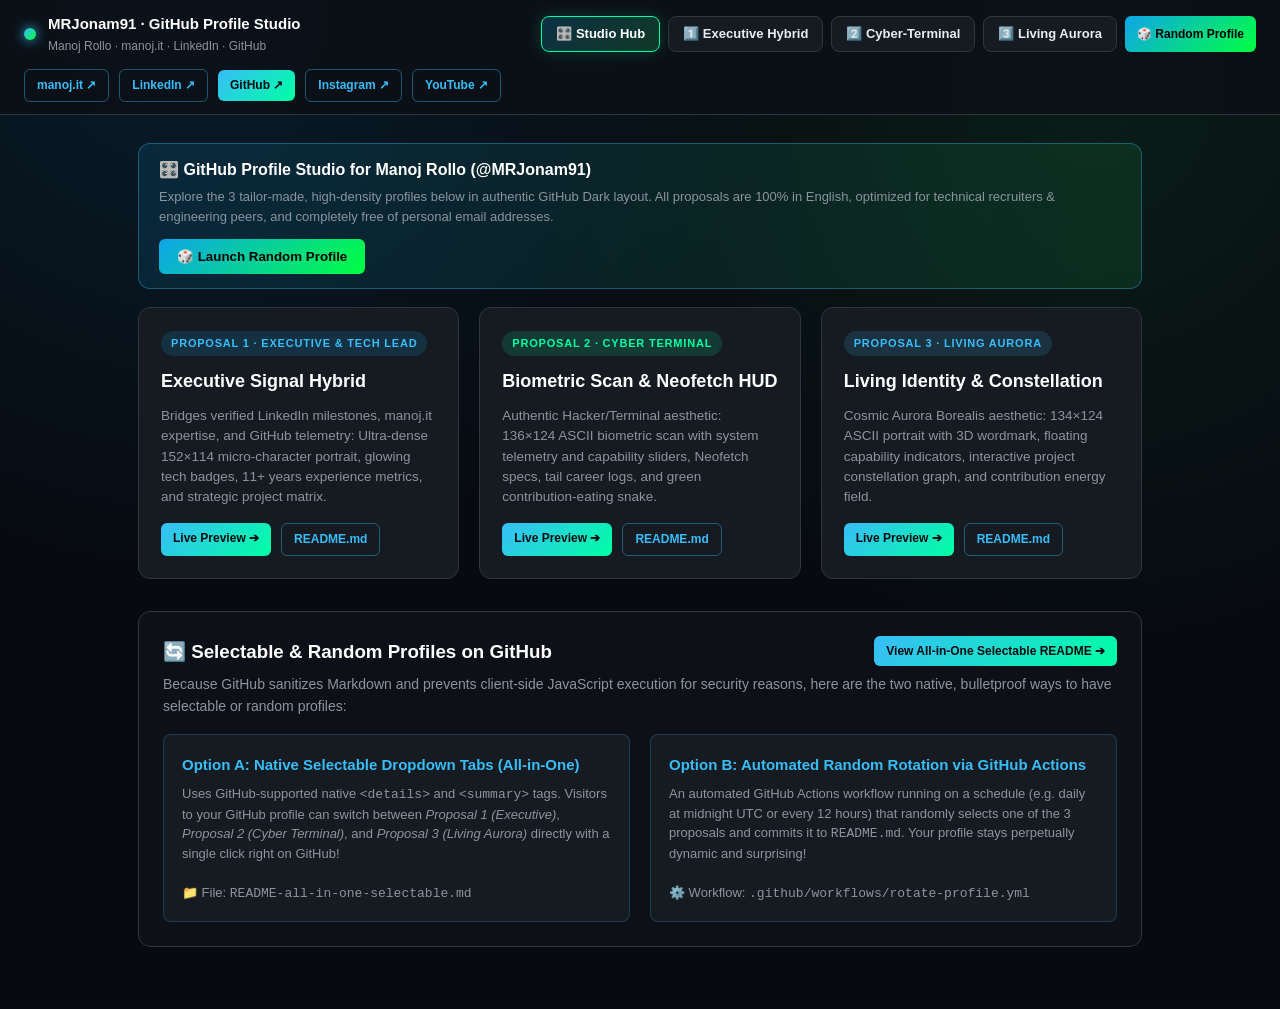
==== index.html @ 2010ca0a "feat: complete GitHub Profile Studio for Manoj Rollo (@MRJonam91) with interactive selectable themes" ====
<!DOCTYPE html>
<html lang="en">
<head>
  <meta charset="UTF-8" />
  <meta name="viewport" content="width=device-width, initial-scale=1.0" />
  <title>MRJonam91 · GitHub Profile Studio — Interactive Themes &amp; Automation</title>
  <link rel="stylesheet" href="styles.css" />
  <style>
    .cards-grid {
      display: grid;
      grid-template-columns: repeat(3, 1fr);
      gap: 20px;
      margin-bottom: 32px;
    }
    .p-card {
      background: var(--gh-surface);
      border: 1px solid var(--gh-border);
      border-radius: 12px;
      padding: 22px;
      display: flex;
      flex-direction: column;
      justify-content: space-between;
      transition: all 0.2s ease;
    }
    .p-card:hover {
      border-color: var(--cyber-cyan);
      transform: translateY(-3px);
      box-shadow: 0 12px 28px rgba(14, 165, 233, 0.16);
    }
    .p-tag {
      display: inline-block;
      font-size: 11px;
      font-weight: 700;
      text-transform: uppercase;
      letter-spacing: 0.8px;
      padding: 4px 10px;
      border-radius: 999px;
      background: rgba(14, 165, 233, 0.15);
      color: var(--cyber-cyan);
      margin-bottom: 12px;
    }
    .p-card h3 {
      margin: 0 0 10px;
      color: #fff;
      font-size: 18px;
    }
    .p-card p {
      margin: 0 0 16px;
      color: var(--gh-muted);
      font-size: 13.5px;
      line-height: 1.5;
    }
    .p-actions {
      display: flex;
      gap: 10px;
      flex-wrap: wrap;
    }
    .feature-box {
      background: #0d1117;
      border: 1px solid #30363d;
      border-radius: 12px;
      padding: 24px;
      margin-bottom: 32px;
    }
    .feature-grid {
      display: grid;
      grid-template-columns: 1fr 1fr;
      gap: 20px;
      margin-top: 16px;
    }
    .feature-item {
      background: #161b22;
      border: 1px solid rgba(56, 189, 248, 0.2);
      border-radius: 8px;
      padding: 18px;
    }
    .feature-item h4 {
      margin: 0 0 8px;
      color: var(--cyber-cyan);
      font-size: 15px;
    }
    .feature-item p {
      margin: 0;
      color: var(--gh-muted);
      font-size: 13px;
      line-height: 1.5;
    }
    .random-btn {
      background: linear-gradient(135deg, #0ea5e9, #00ff41);
      color: #000 !important;
      font-weight: 700;
      border: none;
      cursor: pointer;
      padding: 10px 18px;
      border-radius: 6px;
      display: inline-flex;
      align-items: center;
      gap: 8px;
      text-decoration: none;
      transition: transform 0.15s ease, filter 0.15s ease;
    }
    .random-btn:hover {
      transform: scale(1.03);
      filter: brightness(1.1);
    }
    @media (max-width: 900px) {
      .cards-grid, .feature-grid {
        grid-template-columns: 1fr;
      }
    }
  </style>
</head>
<body>

  <header class="preview-topbar">
    <div class="brand">
      <span class="brand-dot"></span>
      <div>
        <a href="index.html" class="brand-title">MRJonam91 · GitHub Profile Studio</a>
        <div class="brand-sub">Manoj Rollo · manoj.it · LinkedIn · GitHub</div>
      </div>
    </div>
    <nav class="nav-pills">
      <a href="index.html" class="nav-pill active">🎛️ Studio Hub</a>
      <a href="proposta-1-executive.html" class="nav-pill">1️⃣ Executive Hybrid</a>
      <a href="proposta-2-cyber-terminal.html" class="nav-pill">2️⃣ Cyber-Terminal</a>
      <a href="proposta-3-living-aurora.html" class="nav-pill">3️⃣ Living Aurora</a>
      <button onclick="openRandomProposal()" class="random-btn" style="padding:6px 12px;font-size:12px;">🎲 Random Profile</button>
    </nav>
    <div class="external-links">
      <a href="https://manoj.it" target="_blank" class="ext-btn secondary">manoj.it ↗</a>
      <a href="https://www.linkedin.com/in/manoj-rollo/" target="_blank" class="ext-btn secondary">LinkedIn ↗</a>
      <a href="https://github.com/MRJonam91" target="_blank" class="ext-btn">GitHub ↗</a>
      <a href="https://www.instagram.com/mr_jonam/" target="_blank" class="ext-btn secondary">Instagram ↗</a>
      <a href="https://www.youtube.com/@MrJonam91" target="_blank" class="ext-btn secondary">YouTube ↗</a>
    </div>
  </header>

  <main class="gh-wrapper">
    <div class="proposal-banner">
      <div>
        <h2>🎛️ GitHub Profile Studio for Manoj Rollo (@MRJonam91)</h2>
        <p>Explore the 3 tailor-made, high-density profiles below in authentic GitHub Dark layout. All proposals are 100% in English, optimized for technical recruiters &amp; engineering peers, and completely free of personal email addresses.</p>
      </div>
      <button onclick="openRandomProposal()" class="random-btn">🎲 Launch Random Profile</button>
    </div>

    <div class="cards-grid">
      <!-- Proposal 1 -->
      <div class="p-card">
        <div>
          <span class="p-tag">Proposal 1 · Executive &amp; Tech Lead</span>
          <h3>Executive Signal Hybrid</h3>
          <p>Bridges verified LinkedIn milestones, manoj.it expertise, and GitHub telemetry: Ultra-dense 152×114 micro-character portrait, glowing tech badges, 11+ years experience metrics, and strategic project matrix.</p>
        </div>
        <div class="p-actions">
          <a href="proposta-1-executive.html" class="ext-btn">Live Preview ➔</a>
          <a href="README-proposta-1.md" download class="ext-btn secondary">README.md</a>
        </div>
      </div>

      <!-- Proposal 2 -->
      <div class="p-card">
        <div>
          <span class="p-tag" style="color:#00ffa3;background:rgba(0,255,163,0.14);">Proposal 2 · Cyber Terminal</span>
          <h3>Biometric Scan &amp; Neofetch HUD</h3>
          <p>Authentic Hacker/Terminal aesthetic: 136×124 ASCII biometric scan with system telemetry and capability sliders, Neofetch specs, tail career logs, and green contribution-eating snake.</p>
        </div>
        <div class="p-actions">
          <a href="proposta-2-cyber-terminal.html" class="ext-btn">Live Preview ➔</a>
          <a href="README-proposta-2.md" download class="ext-btn secondary">README.md</a>
        </div>
      </div>

      <!-- Proposal 3 -->
      <div class="p-card">
        <div>
          <span class="p-tag" style="color:#38bdf8;background:rgba(56,189,248,0.14);">Proposal 3 · Living Aurora</span>
          <h3>Living Identity &amp; Constellation</h3>
          <p>Cosmic Aurora Borealis aesthetic: 134×124 ASCII portrait with 3D wordmark, floating capability indicators, interactive project constellation graph, and contribution energy field.</p>
        </div>
        <div class="p-actions">
          <a href="proposta-3-living-aurora.html" class="ext-btn">Live Preview ➔</a>
          <a href="README-proposta-3.md" download class="ext-btn secondary">README.md</a>
        </div>
      </div>
    </div>

    <!-- Selectable & Randomization Architecture Box -->
    <div class="feature-box">
      <div style="display:flex;justify-content:space-between;align-items:center;flex-wrap:wrap;gap:12px;">
        <h3 style="margin:0;color:#fff;">🔄 Selectable &amp; Random Profiles on GitHub</h3>
        <a href="README-all-in-one-selectable.md" class="ext-btn">View All-in-One Selectable README ➔</a>
      </div>
      <p style="color:var(--gh-muted);margin:8px 0 16px;font-size:14px;">
        Because GitHub sanitizes Markdown and prevents client-side JavaScript execution for security reasons, here are the two native, bulletproof ways to have selectable or random profiles:
      </p>
      
      <div class="feature-grid">
        <div class="feature-item">
          <h4>Option A: Native Selectable Dropdown Tabs (All-in-One)</h4>
          <p>
            Uses GitHub-supported native <code>&lt;details&gt;</code> and <code>&lt;summary&gt;</code> tags. Visitors to your GitHub profile can switch between <em>Proposal 1 (Executive)</em>, <em>Proposal 2 (Cyber Terminal)</em>, and <em>Proposal 3 (Living Aurora)</em> directly with a single click right on GitHub!
            <br/><br/>
            📁 File: <code>README-all-in-one-selectable.md</code>
          </p>
        </div>
        <div class="feature-item">
          <h4>Option B: Automated Random Rotation via GitHub Actions</h4>
          <p>
            An automated GitHub Actions workflow running on a schedule (e.g. daily at midnight UTC or every 12 hours) that randomly selects one of the 3 proposals and commits it to <code>README.md</code>. Your profile stays perpetually dynamic and surprising!
            <br/><br/>
            ⚙️ Workflow: <code>.github/workflows/rotate-profile.yml</code>
          </p>
        </div>
      </div>
    </div>
  </main>

  <script>
    function openRandomProposal() {
      const pages = [
        'proposta-1-executive.html',
        'proposta-2-cyber-terminal.html',
        'proposta-3-living-aurora.html'
      ];
      const target = pages[Math.floor(Math.random() * pages.length)];
      window.location.href = target;
    }
  </script>

</body>
</html>
---- styles.css ----
:root {
  --gh-bg: #070a10;
  --gh-canvas: #0d1117;
  --gh-surface: #161b22;
  --gh-border: #30363d;
  --gh-text: #e6edf3;
  --gh-muted: #8b949e;
  --gh-link: #38bdf8;
  --cyber-blue: #0ea5e9;
  --cyber-cyan: #38bdf8;
  --cyber-green: #22c55e;
  --matrix-green: #00ff41;
  --aurora-teal: #00ffa3;
}

* {
  box-sizing: border-box;
}

body {
  margin: 0;
  padding: 0;
  background: radial-gradient(circle at 15% 0%, rgba(14, 165, 233, 0.12), transparent 40%),
              radial-gradient(circle at 85% 10%, rgba(34, 197, 94, 0.10), transparent 40%),
              var(--gh-bg);
  color: var(--gh-text);
  font-family: -apple-system, BlinkMacSystemFont, "Segoe UI", "Noto Sans", Helvetica, Arial, sans-serif;
  line-height: 1.55;
}

/* Top Interactive Switcher Bar */
.preview-topbar {
  position: sticky;
  top: 0;
  z-index: 100;
  background: rgba(13, 17, 23, 0.92);
  backdrop-filter: blur(12px);
  border-bottom: 1px solid var(--gh-border);
  padding: 12px 24px;
  display: flex;
  flex-wrap: wrap;
  align-items: center;
  justify-content: space-between;
  gap: 14px;
}

.brand {
  display: flex;
  align-items: center;
  gap: 12px;
}

.brand-dot {
  width: 12px;
  height: 12px;
  border-radius: 50%;
  background: linear-gradient(135deg, var(--cyber-cyan), var(--matrix-green));
  box-shadow: 0 0 12px var(--cyber-cyan);
}

.brand-title {
  font-weight: 700;
  font-size: 15px;
  color: #fff;
  text-decoration: none;
}

.brand-sub {
  font-size: 12px;
  color: var(--gh-muted);
}

.nav-pills {
  display: flex;
  flex-wrap: wrap;
  gap: 8px;
}

.nav-pill {
  padding: 7px 14px;
  border-radius: 8px;
  font-size: 13px;
  font-weight: 600;
  text-decoration: none;
  color: var(--gh-text);
  background: var(--gh-surface);
  border: 1px solid var(--gh-border);
  transition: all 0.18s ease;
  cursor: pointer;
}

.nav-pill:hover {
  border-color: var(--cyber-cyan);
  color: #fff;
}

.nav-pill.active {
  background: linear-gradient(135deg, rgba(14, 165, 233, 0.22), rgba(34, 197, 94, 0.22));
  border-color: var(--aurora-teal);
  color: #fff;
  box-shadow: 0 0 16px rgba(0, 255, 163, 0.18);
}

.external-links {
  display: flex;
  align-items: center;
  gap: 10px;
}

.ext-btn {
  padding: 6px 12px;
  border-radius: 6px;
  font-size: 12px;
  font-weight: 600;
  text-decoration: none;
  color: #070a10;
  background: linear-gradient(135deg, var(--cyber-cyan), var(--aurora-teal));
  border: none;
  cursor: pointer;
}

.ext-btn.secondary {
  background: transparent;
  color: var(--cyber-cyan);
  border: 1px solid rgba(56, 189, 248, 0.4);
}

/* GitHub Profile Container */
.gh-wrapper {
  max-width: 1040px;
  margin: 28px auto 64px;
  padding: 0 18px;
}

.proposal-banner {
  background: linear-gradient(90deg, rgba(14, 165, 233, 0.12), rgba(34, 197, 94, 0.12));
  border: 1px solid rgba(56, 189, 248, 0.35);
  border-radius: 12px;
  padding: 14px 20px;
  margin-bottom: 18px;
  display: flex;
  align-items: center;
  justify-content: space-between;
  flex-wrap: wrap;
  gap: 12px;
}

.proposal-banner h2 {
  margin: 0;
  font-size: 16px;
  color: #fff;
}

.proposal-banner p {
  margin: 4px 0 0;
  font-size: 13px;
  color: var(--gh-muted);
}

.gh-readme-box {
  background: var(--gh-canvas);
  border: 1px solid var(--gh-border);
  border-radius: 12px;
  overflow: hidden;
  box-shadow: 0 20px 50px rgba(0, 0, 0, 0.65);
}

.gh-readme-header {
  background: var(--gh-surface);
  border-bottom: 1px solid var(--gh-border);
  padding: 10px 18px;
  display: flex;
  align-items: center;
  justify-content: space-between;
  font-size: 13px;
}

.gh-window-dots {
  display: flex;
  align-items: center;
  gap: 8px;
}

.dot {
  width: 11px;
  height: 11px;
  border-radius: 50%;
}
.dot.red { background: #ff5f56; }
.dot.yellow { background: #ffbd2e; }
.dot.green { background: #27c93f; }

.gh-repo-path {
  margin-left: 10px;
  font-family: ui-monospace, SFMono-Regular, "SF Mono", Menlo, Consolas, monospace;
  font-size: 12.5px;
  color: var(--gh-muted);
}

.gh-repo-path strong {
  color: var(--gh-text);
}

/* GitHub Markdown Body Styling */
.markdown-body {
  padding: 32px;
  color: var(--gh-text);
  font-size: 15px;
}

.markdown-body a {
  color: var(--gh-link);
  text-decoration: none;
}

.markdown-body a:hover {
  text-decoration: underline;
}

.markdown-body h1,
.markdown-body h2,
.markdown-body h3,
.markdown-body h4 {
  color: #ffffff;
  margin-top: 24px;
  margin-bottom: 14px;
  font-weight: 600;
  line-height: 1.25;
}

.markdown-body h1 {
  font-size: 2em;
  padding-bottom: 0.3em;
  border-bottom: 1px solid rgba(48, 54, 61, 0.7);
  margin-top: 8px;
}

.markdown-body h2 {
  font-size: 1.45em;
  padding-bottom: 0.3em;
  border-bottom: 1px solid rgba(48, 54, 61, 0.7);
}

.markdown-body h3 {
  font-size: 1.18em;
}

.markdown-body h4 {
  font-size: 1.02em;
  color: var(--cyber-cyan);
}

.markdown-body hr {
  height: 1px;
  padding: 0;
  margin: 24px 0;
  background-color: var(--gh-border);
  border: 0;
}

.markdown-body table {
  border-spacing: 0;
  border-collapse: collapse;
  width: 100%;
  margin: 16px 0;
}

.markdown-body table td,
.markdown-body table th {
  padding: 14px 16px;
  border: 1px solid var(--gh-border);
  background: rgba(22, 27, 34, 0.45);
}

.markdown-body pre {
  background-color: #11161f;
  border: 1px solid rgba(56, 189, 248, 0.28);
  border-radius: 8px;
  padding: 16px;
  overflow: auto;
  font-family: ui-monospace, SFMono-Regular, "SF Mono", Menlo, Consolas, monospace;
  font-size: 13px;
  line-height: 1.5;
  color: #7dd3fc;
}

.markdown-body code {
  font-family: ui-monospace, SFMono-Regular, "SF Mono", Menlo, Consolas, monospace;
  font-size: 85%;
  padding: 0.2em 0.4em;
  background-color: rgba(110, 118, 129, 0.25);
  border-radius: 6px;
  color: var(--aurora-teal);
}

.markdown-body pre code {
  background: transparent;
  padding: 0;
  color: inherit;
  font-size: 100%;
}

.markdown-body img {
  max-width: 100%;
  height: auto;
  border-radius: 6px;
}

.markdown-body ul {
  padding-left: 20px;
}

.markdown-body li {
  margin-bottom: 6px;
}
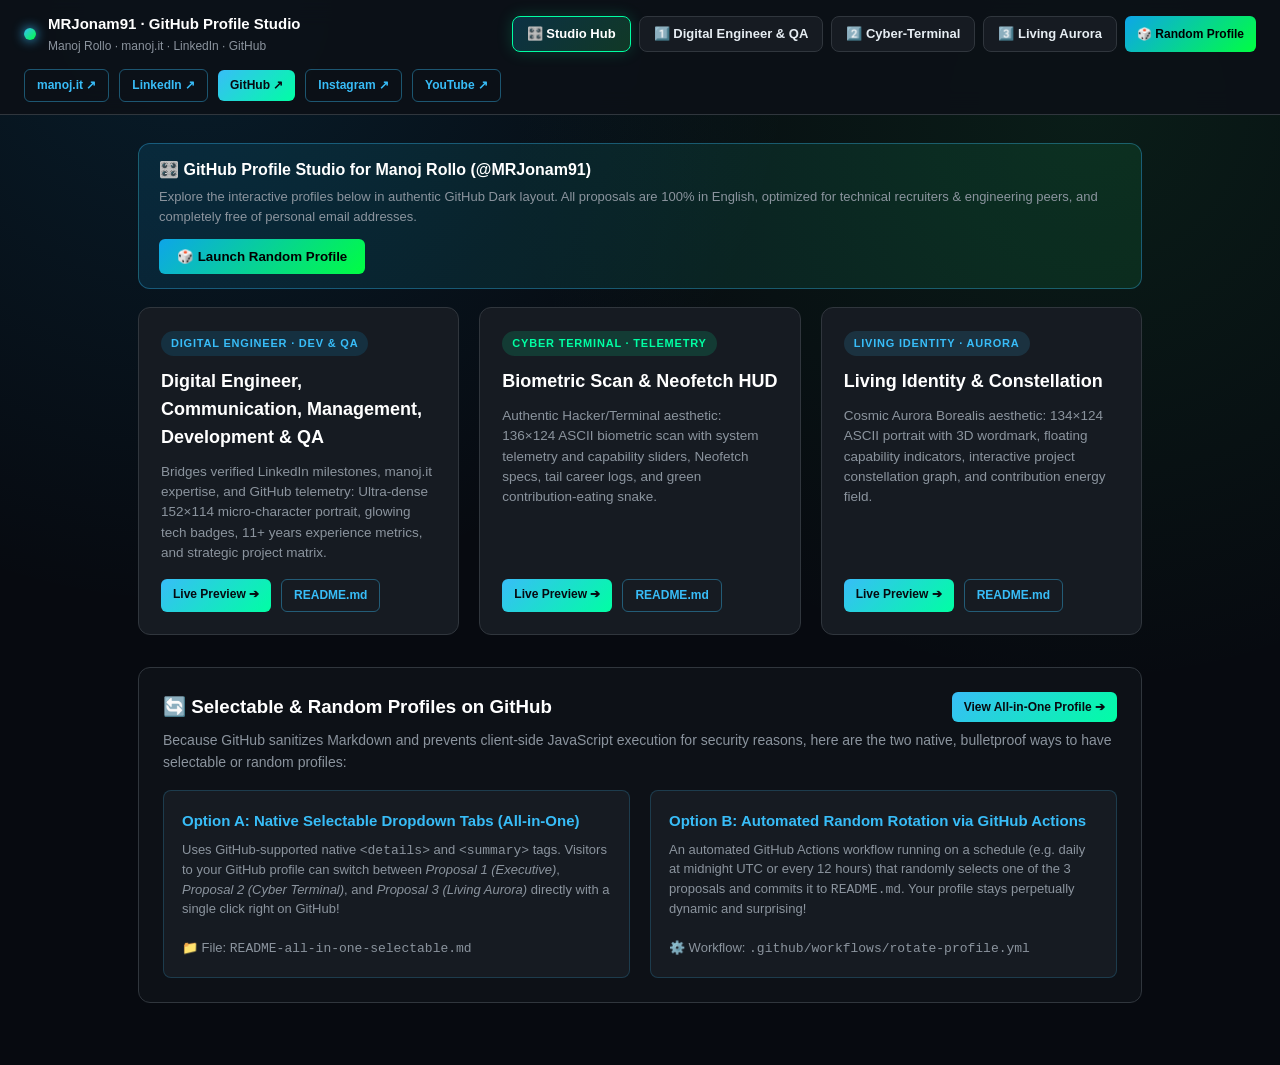
==== commit bc9be2d2: "refactor(titles): remove draft/proposal references and transform Executive title to 'Digital Enginee" ====
--- a/index.html
+++ b/index.html
@@ -122,7 +122,7 @@
     </div>
     <nav class="nav-pills">
       <a href="index.html" class="nav-pill active">🎛️ Studio Hub</a>
-      <a href="proposta-1-executive.html" class="nav-pill">1️⃣ Executive Hybrid</a>
+      <a href="proposta-1-executive.html" class="nav-pill">1️⃣ Digital Engineer &amp; QA</a>
       <a href="proposta-2-cyber-terminal.html" class="nav-pill">2️⃣ Cyber-Terminal</a>
       <a href="proposta-3-living-aurora.html" class="nav-pill">3️⃣ Living Aurora</a>
       <button onclick="openRandomProposal()" class="random-btn" style="padding:6px 12px;font-size:12px;">🎲 Random Profile</button>
@@ -140,7 +140,7 @@
     <div class="proposal-banner">
       <div>
         <h2>🎛️ GitHub Profile Studio for Manoj Rollo (@MRJonam91)</h2>
-        <p>Explore the 3 tailor-made, high-density profiles below in authentic GitHub Dark layout. All proposals are 100% in English, optimized for technical recruiters &amp; engineering peers, and completely free of personal email addresses.</p>
+        <p>Explore the interactive profiles below in authentic GitHub Dark layout. All proposals are 100% in English, optimized for technical recruiters &amp; engineering peers, and completely free of personal email addresses.</p>
       </div>
       <button onclick="openRandomProposal()" class="random-btn">🎲 Launch Random Profile</button>
     </div>
@@ -149,8 +149,8 @@
       <!-- Proposal 1 -->
       <div class="p-card">
         <div>
-          <span class="p-tag">Proposal 1 · Executive &amp; Tech Lead</span>
-          <h3>Executive Signal Hybrid</h3>
+          <span class="p-tag">Digital Engineer · Dev &amp; QA</span>
+          <h3>Digital Engineer, Communication, Management, Development &amp; QA</h3>
           <p>Bridges verified LinkedIn milestones, manoj.it expertise, and GitHub telemetry: Ultra-dense 152×114 micro-character portrait, glowing tech badges, 11+ years experience metrics, and strategic project matrix.</p>
         </div>
         <div class="p-actions">
@@ -162,7 +162,7 @@
       <!-- Proposal 2 -->
       <div class="p-card">
         <div>
-          <span class="p-tag" style="color:#00ffa3;background:rgba(0,255,163,0.14);">Proposal 2 · Cyber Terminal</span>
+          <span class="p-tag" style="color:#00ffa3;background:rgba(0,255,163,0.14);">Cyber Terminal · Telemetry</span>
           <h3>Biometric Scan &amp; Neofetch HUD</h3>
           <p>Authentic Hacker/Terminal aesthetic: 136×124 ASCII biometric scan with system telemetry and capability sliders, Neofetch specs, tail career logs, and green contribution-eating snake.</p>
         </div>
@@ -175,7 +175,7 @@
       <!-- Proposal 3 -->
       <div class="p-card">
         <div>
-          <span class="p-tag" style="color:#38bdf8;background:rgba(56,189,248,0.14);">Proposal 3 · Living Aurora</span>
+          <span class="p-tag" style="color:#38bdf8;background:rgba(56,189,248,0.14);">Living Identity · Aurora</span>
           <h3>Living Identity &amp; Constellation</h3>
           <p>Cosmic Aurora Borealis aesthetic: 134×124 ASCII portrait with 3D wordmark, floating capability indicators, interactive project constellation graph, and contribution energy field.</p>
         </div>
@@ -190,7 +190,7 @@
     <div class="feature-box">
       <div style="display:flex;justify-content:space-between;align-items:center;flex-wrap:wrap;gap:12px;">
         <h3 style="margin:0;color:#fff;">🔄 Selectable &amp; Random Profiles on GitHub</h3>
-        <a href="README-all-in-one-selectable.md" class="ext-btn">View All-in-One Selectable README ➔</a>
+        <a href="README-all-in-one-selectable.md" class="ext-btn">View All-in-One Profile ➔</a>
       </div>
       <p style="color:var(--gh-muted);margin:8px 0 16px;font-size:14px;">
         Because GitHub sanitizes Markdown and prevents client-side JavaScript execution for security reasons, here are the two native, bulletproof ways to have selectable or random profiles:
